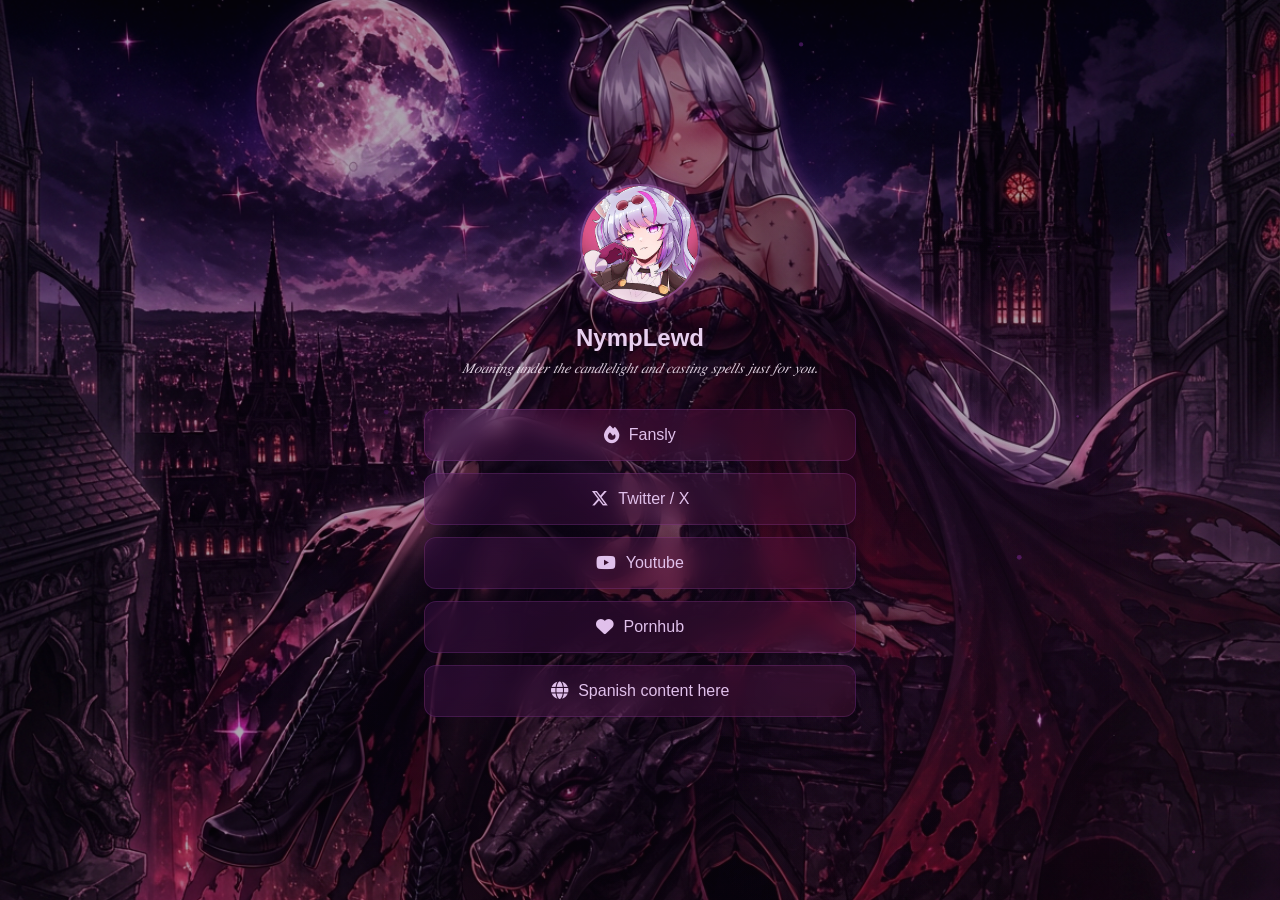
==== index.html @ 35163ec8 "Add files via upload" ====
<!DOCTYPE html>
<html lang="es">
<head>
    <meta charset="UTF-8">
    <meta name="viewport" content="width=device-width, initial-scale=1.0">
    <title>Mis Links</title>
    <link rel="stylesheet" href="style.css">
    <link rel="stylesheet" href="https://cdnjs.cloudflare.com/ajax/libs/font-awesome/6.5.1/css/all.min.css">
</head>
<body>
    <div id="bg-image"></div>
    <canvas id="bg-canvas"></canvas>
    
    <div class="container">
        <div class="profile">
            <img src="ag5ytI7J_400x400.jpg" alt="Avatar" class="avatar">
            <h1>NympLewd</h1>
            <p class="bio">𝑀𝑜𝑎𝑛𝑖𝑛𝑔 𝑢𝑛𝑑𝑒𝑟 𝑡ℎ𝑒 𝑐𝑎𝑛𝑑𝑙𝑒𝑙𝑖𝑔ℎ𝑡 𝑎𝑛𝑑 𝑐𝑎𝑠𝑡𝑖𝑛𝑔 𝑠𝑝𝑒𝑙𝑙𝑠 𝑗𝑢𝑠𝑡 𝑓𝑜𝑟 𝑦𝑜𝑢.</p>
        </div>

        <div class="links">
            <a href="https://github.com/tu-usuario" class="link-btn" target="_blank" rel="noopener">
                <i class="fa-solid fa-fire"></i> Fansly
            </a>
            <a href="https://twitter.com/tu-usuario" class="link-btn" target="_blank" rel="noopener">
                <i class="fa-brands fa-x-twitter"></i> Twitter / X
            </a>
            <a href="https://linkedin.com/in/tu-usuario" class="link-btn" target="_blank" rel="noopener">
                <i class="fa-brands fa-youtube"></i> Youtube
            </a>
            <a href="https://tu-portfolio.com" class="link-btn" target="_blank" rel="noopener">
                <i class="fa-solid fa-heart"></i> Pornhub
            </a>
            <a href="https://youtube.com/@tu-canal" class="link-btn" target="_blank" rel="noopener">
                <i class="fa-solid fa-globe"></i> Spanish content here
            </a>
        </div>
    </div>

    <script src="background.js"></script>
    <script src="magic-cursor.js"></script>
</body>
</html>
---- style.css ----
* {
    margin: 0;
    padding: 0;
    box-sizing: border-box;
}

body {
    font-family: 'Segoe UI', Tahoma, Geneva, Verdana, sans-serif;
    min-height: 100vh;
    display: flex;
    align-items: center;
    justify-content: center;
    overflow-x: hidden;
    background: #0d0712;
    color: #fff;
    cursor: none;
}

a, button {
    cursor: none;
}

#bg-image {
    position: fixed;
    top: 0;
    left: 0;
    width: 100%;
    height: 100%;
    z-index: 0;
    background: url('Escena Mundo (4_3).png') center center / cover no-repeat;
}

#bg-canvas {
    position: fixed;
    top: 0;
    left: 0;
    width: 100%;
    height: 100%;
    z-index: 1;
}

.container {
    position: relative;
    z-index: 2;
    width: 100%;
    max-width: 480px;
    padding: 2rem 1.5rem;
    text-align: center;
}

.profile {
    margin-bottom: 2rem;
}

.avatar {
    width: 120px;
    height: 120px;
    border-radius: 50%;
    object-fit: cover;
    border: 2px solid rgba(180, 100, 200, 0.5);
    box-shadow: 0 0 25px rgba(150, 50, 180, 0.3), 0 0 50px rgba(100, 20, 120, 0.15);
    margin-bottom: 1rem;
}

.profile h1 {
    font-size: 1.5rem;
    font-weight: 600;
    margin-bottom: 0.5rem;
    color: #e8d0f0;
}

.bio {
    font-size: 0.9rem;
    color: rgba(255, 240, 255, 0.85);
    font-style: italic;
}

.links {
    display: flex;
    flex-direction: column;
    gap: 0.75rem;
}

.link-btn {
    display: flex;
    align-items: center;
    justify-content: center;
    gap: 0.6rem;
    padding: 1rem 1.5rem;
    background: linear-gradient(135deg, rgba(80, 20, 100, 0.3), rgba(150, 40, 100, 0.2));
    border: 1px solid rgba(180, 80, 200, 0.2);
    border-radius: 12px;
    color: #e0c0eb;
    text-decoration: none;
    font-size: 1rem;
    font-weight: 500;
    transition: all 0.4s ease;
    backdrop-filter: blur(10px);
    position: relative;
    overflow: hidden;
}

.link-btn::before {
    content: '';
    position: absolute;
    top: -50%;
    left: -50%;
    width: 200%;
    height: 200%;
    background: conic-gradient(
        from 0deg,
        transparent,
        rgba(189, 147, 249, 0.1),
        transparent,
        rgba(255, 121, 198, 0.1),
        transparent
    );
    animation: spin 4s linear infinite;
    opacity: 0;
    transition: opacity 0.4s ease;
}

.link-btn:hover::before {
    opacity: 1;
}

.link-btn::after {
    content: '✦';
    position: absolute;
    right: 1.2rem;
    top: 50%;
    transform: translateY(-50%) scale(0);
    font-size: 0.9rem;
    opacity: 0;
    transition: all 0.3s ease;
    color: #c77dff;
    text-shadow: 0 0 8px #c77dff;
}

.link-btn:hover::after {
    transform: translateY(-50%) scale(1);
    opacity: 1;
}

.link-btn:hover {
    background: linear-gradient(135deg, rgba(120, 40, 150, 0.4), rgba(200, 60, 130, 0.3));
    border-color: rgba(200, 100, 220, 0.5);
    transform: translateY(-2px);
    box-shadow: 
        0 6px 30px rgba(150, 50, 180, 0.25),
        0 0 15px rgba(200, 80, 150, 0.1),
        inset 0 0 20px rgba(189, 147, 249, 0.05);
    color: #f4e0ff;
    text-shadow: 0 0 10px rgba(189, 147, 249, 0.4);
}

.link-btn i {
    font-size: 1.1rem;
    transition: transform 0.3s ease, text-shadow 0.3s ease;
}

.link-btn:hover i {
    transform: scale(1.2);
    text-shadow: 0 0 12px rgba(200, 150, 255, 0.6);
}

@keyframes spin {
    to { transform: rotate(360deg); }
}

.link-btn:active {
    transform: translateY(0);
}

@media (max-width: 520px) {
    .container {
        padding: 1.5rem 1rem;
    }
    
    .profile h1 {
        font-size: 1.3rem;
    }
}
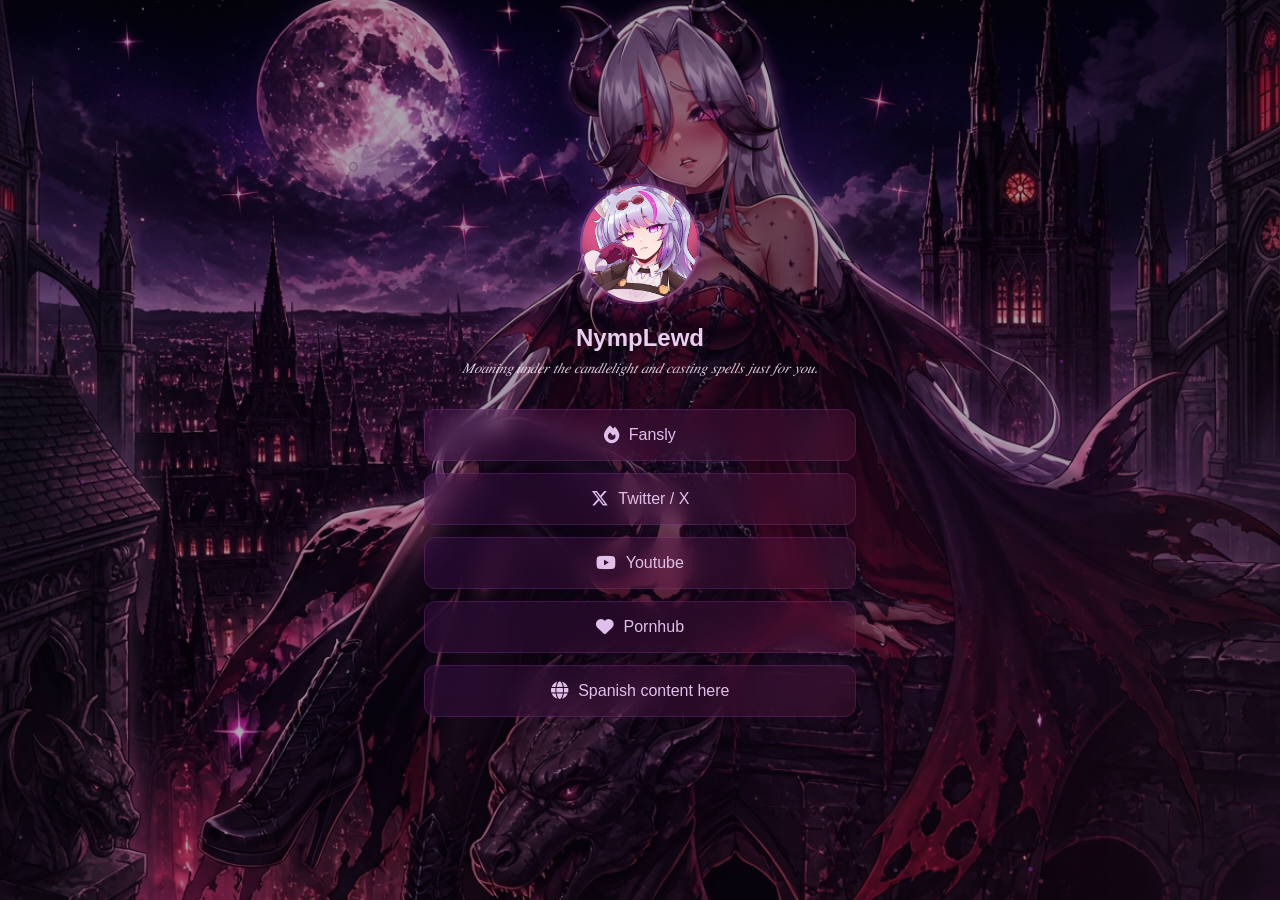
==== commit 8771fb4a: "Update index.html" ====
--- a/index.html
+++ b/index.html
@@ -19,10 +19,10 @@
         </div>
 
         <div class="links">
-            <a href="https://github.com/tu-usuario" class="link-btn" target="_blank" rel="noopener">
+            <a href="https://fansly.com/NymphLewd/posts" class="link-btn" target="_blank" rel="noopener">
                 <i class="fa-solid fa-fire"></i> Fansly
             </a>
-            <a href="https://twitter.com/tu-usuario" class="link-btn" target="_blank" rel="noopener">
+            <a href="https://x.com/NymphLewd" class="link-btn" target="_blank" rel="noopener">
                 <i class="fa-brands fa-x-twitter"></i> Twitter / X
             </a>
             <a href="https://linkedin.com/in/tu-usuario" class="link-btn" target="_blank" rel="noopener">
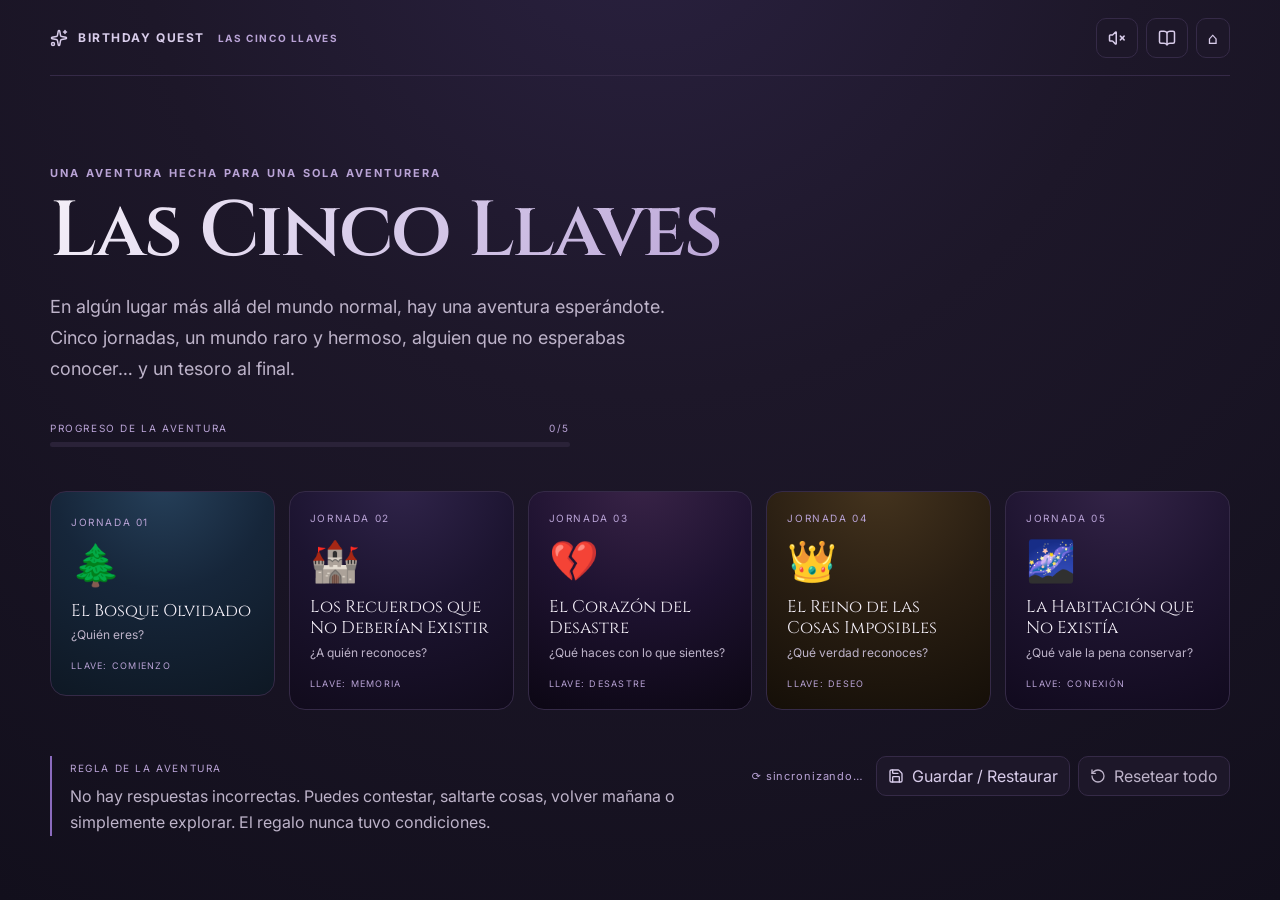
==== commit 3df5ff07: "Add files via upload" ====
--- a/index.html
+++ b/index.html
@@ -1,43 +1,14 @@
-<!DOCTYPE html>
-<html lang="es">
-<head>
-    <meta charset="UTF-8">
-    <meta name="viewport" content="width=device-width, initial-scale=1.0">
-    <title>Mis Links</title>
-    <link rel="stylesheet" href="style.css">
-    <link rel="stylesheet" href="https://cdnjs.cloudflare.com/ajax/libs/font-awesome/6.5.1/css/all.min.css">
-</head>
-<body>
-    <div id="bg-image"></div>
-    <canvas id="bg-canvas"></canvas>
-    
-    <div class="container">
-        <div class="profile">
-            <img src="ag5ytI7J_400x400.jpg" alt="Avatar" class="avatar">
-            <h1>NympLewd</h1>
-            <p class="bio">𝑀𝑜𝑎𝑛𝑖𝑛𝑔 𝑢𝑛𝑑𝑒𝑟 𝑡ℎ𝑒 𝑐𝑎𝑛𝑑𝑙𝑒𝑙𝑖𝑔ℎ𝑡 𝑎𝑛𝑑 𝑐𝑎𝑠𝑡𝑖𝑛𝑔 𝑠𝑝𝑒𝑙𝑙𝑠 𝑗𝑢𝑠𝑡 𝑓𝑜𝑟 𝑦𝑜𝑢.</p>
-        </div>
-
-        <div class="links">
-            <a href="https://fansly.com/NymphLewd/posts" class="link-btn" target="_blank" rel="noopener">
-                <i class="fa-solid fa-fire"></i> Fansly
-            </a>
-            <a href="https://x.com/NymphLewd" class="link-btn" target="_blank" rel="noopener">
-                <i class="fa-brands fa-x-twitter"></i> Twitter / X
-            </a>
-            <a href="https://linkedin.com/in/tu-usuario" class="link-btn" target="_blank" rel="noopener">
-                <i class="fa-brands fa-youtube"></i> Youtube
-            </a>
-            <a href="https://tu-portfolio.com" class="link-btn" target="_blank" rel="noopener">
-                <i class="fa-solid fa-heart"></i> Pornhub
-            </a>
-            <a href="https://youtube.com/@tu-canal" class="link-btn" target="_blank" rel="noopener">
-                <i class="fa-solid fa-globe"></i> Spanish content here
-            </a>
-        </div>
-    </div>
-
-    <script src="background.js"></script>
-    <script src="magic-cursor.js"></script>
-</body>
+<!doctype html>
+<html lang="en">
+  <head>
+    <meta charset="UTF-8" />
+    <meta name="viewport" content="width=device-width, initial-scale=1.0" />
+    <meta name="theme-color" content="#090b12" />
+    <title>Birthday Quest — The Seven Keys</title>
+    <script type="module" crossorigin src="./assets/index-DF-GIQrS.js"></script>
+    <link rel="stylesheet" crossorigin href="./assets/index-C--IbqFR.css">
+  </head>
+  <body>
+    <div id="root"></div>
+  </body>
 </html>
--- a/assets/index-C--IbqFR.css
+++ b/assets/index-C--IbqFR.css
@@ -0,0 +1 @@
+@import "https://fonts.googleapis.com/css2?family=Cinzel:wght@500;600;700&family=Inter:wght@400;500;600;700&display=swap";:root{color:#f4eff8;font-synthesis:none;--bg-0:#171321;--bg-1:#1d1729;--purple:#8b6bbe;--purple-soft:#b9a3d6;--lavender:#d8ccea;--pink:#e8c7e8;--gold:#e7c878;--text:#f4eff8;--text-dim:#bdb3c9;--line:#352a47;--line-soft:#2a2238;background:#171321;font-family:Inter,system-ui,sans-serif}*{box-sizing:border-box}body{background:radial-gradient(circle at 50% -12%,#2a2140 0,#1d1729 42%,#120f1c 100%);min-width:320px;min-height:100vh;margin:0;transition:background 1.1s}body[data-amb=bg-forest]{background:radial-gradient(circle at 50% -12%,#1c3348 0,#122032 44%,#0b1420 100%)}body[data-amb=bg-castle]{background:radial-gradient(circle at 50% -12%,#2a1f42 0,#1a1328 44%,#0f0a1a 100%)}body[data-amb=bg-night]{background:radial-gradient(circle at 50% -12%,#33203f 0,#1c1230 46%,#0a0612 100%)}body[data-amb=bg-kingdom]{background:radial-gradient(circle at 50% -12%,#3a2c18 0,#241a0f 46%,#130d06 100%)}body[data-amb=bg-room]{background:radial-gradient(circle at 50% -12%,#2c1f42 0,#1a1230 46%,#0e0820 100%)}button,input,textarea{font:inherit}button{color:inherit}.app-shell{width:min(1180px,100% - 32px);margin:0 auto;padding-bottom:64px}.topbar{border-bottom:1px solid var(--line);justify-content:space-between;align-items:center;height:76px;display:flex}.brand{cursor:pointer;letter-spacing:.13em;color:var(--lavender);align-items:center;gap:10px;font-size:12px;font-weight:700;display:flex}.brand small{color:var(--purple-soft);letter-spacing:.16em;margin-left:3px}.topbar nav{gap:8px;display:flex}.icon-button,.secondary{border:1px solid var(--line);background:var(--bg-1);cursor:pointer;color:var(--lavender);border-radius:10px;align-items:center;gap:8px;padding:9px 11px;display:inline-flex}.icon-button:hover,.secondary:hover{border-color:var(--purple);background:#271f38}.hero{max-width:720px;padding:90px 0 44px}.eyebrow{color:var(--purple-soft);letter-spacing:.2em;text-transform:uppercase;font-size:11px;font-weight:700}h1,h2,h3{color:var(--text);font-family:Cinzel,Georgia,serif;font-weight:600}h1{letter-spacing:-.03em;background:linear-gradient(120deg,#f4eff8,#d8ccea 45%,#b9a3d6);-webkit-text-fill-color:transparent;-webkit-background-clip:text;background-clip:text;margin:14px 0 22px;font-size:clamp(42px,8vw,78px);line-height:.98}h2{margin:8px 0 0;font-size:clamp(30px,5vw,48px)}h3{margin:10px 0;font-size:34px}.hero-copy{color:var(--text-dim);max-width:640px;font-size:18px;line-height:1.7}.progress-wrap{max-width:520px;margin-top:38px}.progress-label{letter-spacing:.16em;color:var(--purple-soft);justify-content:space-between;margin-bottom:8px;font-size:10px;display:flex}.progress{background:var(--line-soft);border-radius:99px;height:5px;overflow:hidden}.progress span{background:linear-gradient(90deg,var(--purple),var(--pink));height:100%;transition:width .4s;display:block}.map-grid{grid-template-columns:repeat(4,1fr);gap:14px;display:grid}.day-card{text-align:left;border:1px solid var(--line);cursor:pointer;background:linear-gradient(145deg,#211a30,#1a1526);border-radius:16px;min-height:205px;padding:20px;transition:transform .2s,border-color .2s,background .2s}.day-card:hover:not(:disabled){border-color:var(--purple);background:#271f38;transform:translateY(-4px)}.day-card.locked{opacity:.48;cursor:not-allowed}.day-card.complete{border-color:var(--purple);box-shadow:inset 0 0 0 1px #8b6bbe59}.day-number{color:var(--purple-soft);letter-spacing:.16em;font-size:10px}.day-icon{height:72px;color:var(--purple-soft);align-items:center;font-size:40px;display:flex}.day-title{color:var(--text);font-family:Cinzel,Georgia,serif;font-size:17px;line-height:1.25}.day-subtitle{color:var(--text-dim);margin-top:6px;font-size:12px}.day-key{color:var(--purple-soft);letter-spacing:.14em;margin-top:18px;font-size:9px}.day-cell{flex-direction:column;gap:6px;display:flex}.day-cell .day-card{width:100%}.day-reset{color:var(--pink);cursor:pointer;background:#2b1a2b;border:1px solid #5a3c5a;border-radius:9px;justify-content:center;align-items:center;gap:6px;padding:7px 10px;font-size:11px;display:inline-flex}.day-reset:hover{border-color:var(--pink);background:#3a2440}.sync-dot{color:var(--purple-soft);letter-spacing:.08em;align-self:center;margin-right:4px;font-size:11px}.home-footer{grid-template-columns:1fr auto;align-items:start;gap:22px;margin-top:46px;display:grid}.rule{border-left:2px solid var(--purple);max-width:650px;padding-left:18px}.rule span{color:var(--purple-soft);letter-spacing:.16em;font-size:10px}.rule p{color:var(--text-dim);margin:7px 0 0;line-height:1.65}.save-tools{gap:8px;display:flex}.danger{color:var(--text-dim)}.save-panel{border:1px solid var(--line);background:var(--bg-1);border-radius:12px;grid-column:1/-1;max-width:760px;padding:18px}.save-panel p{color:var(--text-dim);font-size:13px;line-height:1.6}.save-panel textarea{width:100%;min-height:90px;color:var(--lavender);border:1px solid var(--line);resize:vertical;background:#120f1c;border-radius:9px;margin:12px 0;padding:10px}.primary{background:linear-gradient(100deg,var(--purple),#a984d6);color:#140f1e;cursor:pointer;border:0;border-radius:10px;justify-content:center;align-items:center;gap:8px;padding:11px 15px;font-weight:700;display:inline-flex}.primary:hover{background:linear-gradient(100deg,#9c7ccb,#c0a3e6)}.quest,.book{max-width:900px;margin:38px auto 0}.back{color:var(--purple-soft);cursor:pointer;background:0 0;border:0;align-items:center;gap:5px;padding:0;display:flex}.quest-head{justify-content:space-between;align-items:end;margin:32px 0 20px;display:flex}.quest-progress{color:var(--purple-soft);font-size:12px}.quest-card{border:1px solid var(--line);background:radial-gradient(circle at 50% 0,#271f3a,#17121f 60%);border-radius:20px;min-height:500px;padding:clamp(24px,5vw,54px);position:relative;overflow:hidden}.quest-card:before{content:"";pointer-events:none;background:linear-gradient(135deg,#0000 0 45%,#d8ccea06 50%,#0000 55%);position:absolute;inset:0}.cinematic,.complete-screen,.dice-screen{text-align:center;flex-direction:column;justify-content:center;align-items:center;max-width:650px;min-height:390px;margin:auto;display:flex}.cinematic p{color:var(--lavender);margin:4px 0;font-family:Cinzel,Georgia,serif;font-size:19px;line-height:1.65}.cinematic strong{color:#fff}.cinematic .whisper{color:var(--purple-soft);opacity:.85;font-style:italic}.big-emoji{filter:drop-shadow(0 0 18px #8b6bbe80);margin-bottom:24px;font-size:58px}.system-message{color:var(--purple-soft);border:1px solid var(--line);letter-spacing:.18em;border-radius:8px;margin-top:28px;padding:8px 12px;font-size:10px}.system-message.unknown{color:var(--pink);border-color:#5a3c5a}.field{max-width:680px;margin:50px auto 90px}.field label,.question{color:var(--text);margin-bottom:16px;font-family:Cinzel,Georgia,serif;font-size:23px;line-height:1.45;display:block}.field input,.field textarea{border:1px solid var(--line);width:100%;color:var(--text);background:#120f1c;border-radius:10px;outline:none;padding:15px}.field input:focus,.field textarea:focus{border-color:var(--purple)}.field small{color:var(--text-dim);margin-top:9px;line-height:1.5;display:block}.choice-grid{grid-template-columns:repeat(2,1fr);gap:12px;margin:36px 0 90px;display:grid}.weapon-grid .choice:last-child:nth-child(odd){grid-column:1/-1;justify-self:center;width:calc(50% - 6px)}.choice{text-align:left;border:1px solid var(--line);cursor:pointer;background:#1a1526;border-radius:12px;min-height:110px;padding:18px;transition:border-color .18s,background .18s}.choice:hover,.choice.selected{border-color:var(--purple);background:#271f38}.choice.glow{border-color:var(--gold);animation:2s ease-in-out infinite tachiGlow}.choice.glow:hover,.choice.glow.selected{border-color:var(--gold)}@keyframes tachiGlow{0%,to{box-shadow:0 0 0 1px #e7c87840,0 0 14px #e7c8781f}50%{box-shadow:0 0 0 1px #e7c878b3,0 0 28px #e7c87859}}.choice strong{color:var(--text);margin-bottom:8px;font-size:15px;display:block}.choice span{color:var(--text-dim);font-size:13px;line-height:1.5}.artifact-grid{grid-template-columns:repeat(2,1fr);gap:12px;margin:28px 0 50px;display:grid}.artifact-grid .artifact:last-child:nth-child(odd){grid-column:1/-1;justify-self:center;width:calc(50% - 6px)}.artifact{border:1px solid var(--line);text-align:left;cursor:pointer;background:#1a1526;border-radius:12px;min-height:88px;padding:16px;transition:border-color .18s}.artifact:hover,.artifact.inspected{border-color:var(--purple-soft)}.artifact.selected{border-color:var(--purple);box-shadow:inset 0 0 0 1px var(--purple)}.artifact span{color:var(--text);font-weight:600;display:block}.artifact small{color:var(--text-dim);margin-top:8px;line-height:1.45;display:block}.dice{border:1px solid var(--purple);cursor:pointer;width:100px;height:100px;color:var(--lavender);background:#271f3a;border-radius:18px;margin:24px 0;font-size:27px;font-weight:700}.dice:hover{background:#312648}.roll-result{border:1px solid var(--line);background:#17121f;border-radius:10px;max-width:540px;padding:14px 18px}.roll-result span{color:var(--purple-soft);letter-spacing:.16em;font-size:9px}.roll-result p{color:var(--lavender);line-height:1.5}.next{position:absolute;bottom:30px;right:54px}.error{color:var(--pink);background:#2b1a2b;border:1px solid #5a3c5a;border-radius:8px;margin-top:12px;padding:10px 12px;font-size:13px}.summary-box,.character-sheet{border:1px solid var(--line);text-align:left;background:#17121f;border-radius:12px;width:100%;padding:18px}.summary-box span{color:var(--purple-soft);letter-spacing:.15em;font-size:9px}.summary-box p{color:var(--lavender);margin:5px 0 16px;line-height:1.5}.save-copy{color:var(--text-dim);margin:20px 0}.sheet-title{color:var(--purple-soft);letter-spacing:.16em;margin-bottom:8px;font-size:10px}.sheet-row{border-bottom:1px solid var(--line-soft);grid-template-columns:140px 1fr;gap:14px;padding:14px 0;display:grid}.sheet-row:last-child{border-bottom:0}.sheet-row span{color:var(--purple-soft);letter-spacing:.12em;font-size:10px}.sheet-row strong{color:var(--lavender);font-weight:500;line-height:1.5}.book-note{color:var(--text-dim);margin-top:18px;line-height:1.6}.page-enter{animation:.45s both enter}@keyframes enter{0%{opacity:0;transform:translateY(8px)}to{opacity:1;transform:none}}.scene{text-align:center;flex-direction:column;justify-content:center;align-items:center;max-width:660px;min-height:420px;margin:auto;display:flex}.scene .line{color:var(--lavender);opacity:0;margin:6px 0;font-family:Cinzel,Georgia,serif;font-size:19px;line-height:1.7;animation:.6s forwards lineIn}.scene .line.dim{color:var(--text-dim);font-size:16px}.scene .line.whisper{color:var(--purple-soft);font-style:italic}.scene .line.unknown{color:var(--pink)}.scene strong{color:#fff}@keyframes lineIn{0%{opacity:0;transform:translateY(6px)}to{opacity:1;transform:none}}.scene-actions{flex-wrap:wrap;justify-content:center;gap:10px;margin-top:34px;display:flex}.scene-action{border:1px solid var(--line);color:var(--lavender);cursor:pointer;letter-spacing:.04em;background:#1a1526;border-radius:10px;padding:12px 18px;font-weight:600;transition:border-color .18s,background .18s,transform .12s}.scene-action:hover{border-color:var(--purple);background:#271f38;transform:translateY(-2px)}.scene-reaction{color:var(--pink);min-height:24px;margin-top:26px;font-family:Cinzel,Georgia,serif;font-size:17px;line-height:1.6;animation:.5s forwards lineIn}.scene-continue{margin-top:30px}.nudge{color:var(--gold);opacity:.9;margin-top:6px;font-size:13px;font-style:italic;display:inline-block}.p2-spec{border:1px solid var(--line);letter-spacing:.04em;color:var(--purple-soft);background:#17121f;border-radius:10px;max-width:560px;margin:10px auto;padding:12px 16px;font-size:13px}.p2-black{background:#0a0810;border-radius:14px;padding:48px 20px;animation:1.2s both toBlack}@keyframes toBlack{0%{background:#17121f}to{background:#0a0810}}.p2-connected{color:var(--gold);letter-spacing:.12em;font-size:20px;animation:1.6s ease-in-out infinite p2blink}@keyframes p2blink{0%,to{opacity:.55;text-shadow:0 0 8px #e7c8784d}50%{opacity:1;text-shadow:0 0 22px #e7c878b3}}.room-grid{grid-template-columns:repeat(3,1fr);gap:12px;width:100%;margin:26px 0 30px;display:grid}.room-card{text-align:center;border:1px solid var(--line);cursor:pointer;background:#1a1526;border-radius:14px;padding:20px 14px;transition:border-color .18s,background .18s,transform .12s}.room-card:hover{border-color:var(--purple);background:#271f38;transform:translateY(-3px)}.room-card.visited{border-color:var(--purple-soft)}.room-card.selected{border-color:var(--gold);box-shadow:inset 0 0 0 1px var(--gold)}.room-icon{margin-bottom:10px;font-size:34px}.room-card strong{color:var(--text);font-family:Cinzel,Georgia,serif;font-size:14px;display:block}.room-card span{color:var(--purple-soft);letter-spacing:.08em;margin-top:8px;font-size:10px;display:block}.gallery-grid{grid-template-columns:repeat(3,1fr);gap:12px;width:100%;margin:22px 0 30px;display:grid}.frame{border:1px solid var(--line);text-align:left;background:#17121f;border-radius:12px;padding:16px}.frame.empty{opacity:.55;border-style:dashed}.frame.not-found{border-color:var(--pink)}.frame-icon{margin-bottom:8px;font-size:28px}.frame strong{color:var(--lavender);letter-spacing:.06em;font-size:12px;display:block}.frame small{color:var(--text-dim);margin-top:7px;font-size:12px;line-height:1.45;display:block}.d2-text{border:1px solid var(--line);width:100%;max-width:620px;color:var(--text);resize:vertical;background:#120f1c;border-radius:10px;outline:none;padding:14px}.d2-text:focus{border-color:var(--purple)}@media (width<=600px){.room-grid,.gallery-grid{grid-template-columns:1fr 1fr}}.coin-badge{border:1px solid var(--gold);color:var(--gold);letter-spacing:.04em;background:#2a2416;border-radius:99px;padding:5px 12px;font-size:13px;font-weight:700}.shop-grid{grid-template-columns:repeat(3,1fr);gap:10px;width:100%;margin:22px 0 14px;display:grid}.shop-item{border:1px solid var(--line);cursor:pointer;text-align:center;background:#1a1526;border-radius:12px;padding:16px 10px;transition:border-color .18s,background .18s,transform .12s}.shop-item:hover{border-color:var(--purple);background:#271f38;transform:translateY(-2px)}.shop-item.picked{border-color:var(--gold);box-shadow:inset 0 0 0 1px var(--gold)}.shop-item.locked{opacity:.7;border-style:dashed}.shop-icon{margin-bottom:8px;font-size:28px;display:block}.shop-item strong{color:var(--text);font-size:13px;display:block}.shop-item em{color:var(--gold);margin-top:6px;font-size:11px;font-style:normal;display:block}@media (width<=600px){.shop-grid{grid-template-columns:1fr 1fr}}.boss-bar{border:1px solid var(--line);text-align:left;background:#17121f;border-radius:12px;width:100%;max-width:620px;margin:14px auto 0;padding:14px 16px}.boss-bar-top{letter-spacing:.1em;color:var(--lavender);justify-content:space-between;margin-bottom:8px;font-family:Cinzel,Georgia,serif;font-size:12px;display:flex}.boss-hp{border:1px solid var(--line);background:#2a2238;border-radius:99px;height:14px;overflow:hidden}.boss-hp span{background:linear-gradient(90deg,#c85a6e,#e8c7e8);height:100%;transition:width .5s;display:block}.boss-stats{letter-spacing:.08em;color:var(--purple-soft);flex-wrap:wrap;gap:10px;margin-top:10px;font-size:10px;display:flex}.boss-clues{flex-wrap:wrap;gap:8px;margin-top:12px;display:flex}.boss-clues .clue{border:1px solid var(--gold);color:var(--gold);border-radius:99px;padding:3px 10px;font-size:12px}.decree{border:1px solid var(--gold);text-align:left;background:#2a2416;border-radius:12px;max-width:560px;margin:16px auto;padding:14px 16px}.decree strong{color:var(--gold);letter-spacing:.1em;margin-bottom:6px;font-size:12px;display:block}.decree p{color:var(--lavender);margin:0 0 8px;line-height:1.5}.decree small{color:var(--purple-soft)}.kingdom-card{border:1px solid var(--line);text-align:left;background:#17121f;border-radius:14px;width:100%;max-width:620px;margin:16px auto 0;padding:22px}.k-row{border-bottom:1px solid var(--line-soft);grid-template-columns:170px 1fr;gap:14px;padding:11px 0;display:grid}.k-row:last-child{border-bottom:0}.k-row span{color:var(--purple-soft);letter-spacing:.06em;font-size:11px}.k-row strong{color:var(--lavender);font-weight:500;line-height:1.5}@media (width<=600px){.k-row{grid-template-columns:1fr;gap:3px}}.connections-card{border:1px solid var(--purple);text-align:left;background:#17121f;border-radius:14px;width:100%;max-width:460px;margin:16px auto;padding:20px 22px}.conn-title{color:var(--pink);letter-spacing:.2em;text-align:center;margin-bottom:14px;font-family:Cinzel,Georgia,serif;font-size:12px}.conn-row{border-bottom:1px solid var(--line-soft);justify-content:space-between;padding:8px 0;display:flex}.conn-row:last-child{border-bottom:0}.conn-row span{color:var(--purple-soft);font-size:12px}.conn-row strong{color:var(--lavender);font-weight:500}.recap{border:1px solid var(--line);background:#17121f;border-radius:12px;width:100%;max-width:560px;margin:14px auto;overflow:hidden}.recap-row{border-bottom:1px solid var(--line-soft);text-align:left;grid-template-columns:70px 1fr;gap:12px;padding:11px 16px;display:grid}.recap-row:last-child{border-bottom:0}.recap-row span{color:var(--purple-soft);letter-spacing:.1em;align-self:center;font-size:10px}.recap-row strong{color:var(--lavender);font-size:14px;font-weight:500}.letter{border:1px solid var(--purple);text-align:left;background:#1a1526;border-radius:14px;max-width:620px;margin:14px auto;padding:28px 30px}.letter-line{color:var(--lavender);margin:0 0 14px;font-size:16px;line-height:1.75;animation:.5s both lineIn}.letter-line.sign{color:var(--pink);text-align:right;font-family:Cinzel,Georgia,serif}.treasure-box{border:1px solid var(--gold);background:radial-gradient(circle at 50% 0,#3a3016,#1f1a0e 70%);border-radius:16px;max-width:460px;margin:18px auto;padding:28px;box-shadow:0 0 40px #e7c87840}.treasure-amount{color:var(--gold);text-shadow:0 0 24px #e7c87880;margin:12px 0;font-family:Cinzel,Georgia,serif;font-size:clamp(34px,8vw,54px);animation:2.4s ease-in-out infinite p2blink}.gift-box{border:1px solid var(--pink);background:radial-gradient(circle at 50% 0,#3a2238,#1e1420 70%);border-radius:16px;max-width:520px;margin:22px auto 6px;padding:24px;animation:.9s cubic-bezier(.34,1.4,.64,1) both giftIn;box-shadow:0 0 40px #e8c7e838}.gift-title{color:var(--pink);margin:8px 0 10px}.gift-link{min-height:44px;margin-top:10px;padding:12px 20px;text-decoration:none}@keyframes giftIn{0%{opacity:0;transform:translateY(14px)scale(.96)}}@media (prefers-reduced-motion:reduce){.gift-box{animation:none}}.map-grid-5{grid-template-columns:repeat(5,1fr)}@media (width<=900px){.map-grid-5{grid-template-columns:repeat(2,1fr)}}@media (width<=600px){.map-grid-5{grid-template-columns:1fr}}.ambient{isolation:isolate;position:relative;overflow:hidden}.quest-card.ambient{transition:background 1s;animation:.8s both ambIn}@keyframes ambIn{0%{opacity:0;filter:blur(6px);transform:scale(.985)}to{opacity:1;filter:none;transform:none}}.bg-forest{background:radial-gradient(circle at 50% -5%,#26405a,#16263a 45%,#0e1824 100%)!important}.bg-castle{background:radial-gradient(circle at 50% -5%,#30244a,#1c1430 48%,#110b1c 100%)!important}.bg-night{background:radial-gradient(circle at 50% -8%,#3a2448,#1e1230 50%,#0c0714 100%)!important}.bg-kingdom{background:radial-gradient(circle at 50% -5%,#45341e,#291e12 50%,#150f08 100%)!important}.bg-room{background:radial-gradient(circle at 50% -5%,#342448,#1e1430 50%,#110a1e 100%)!important}.ambient:after{content:"";pointer-events:none;z-index:0;position:absolute;inset:0;box-shadow:inset 0 0 120px 30px #00000073}.ambient>*{z-index:2;position:relative}.ambient:before{content:"";z-index:1;pointer-events:none;opacity:.5;mix-blend-mode:screen;background-repeat:repeat;position:absolute;inset:-40%}.bg-forest:before{background-image:radial-gradient(2px 2px at 20% 30%,#8cd2beb3,#0000),radial-gradient(2px 2px at 70% 60%,#aadcff80,#0000),radial-gradient(1px 1px at 40% 80%,#c8ffdc99,#0000),radial-gradient(1px 1px at 85% 25%,#8cd2be80,#0000);background-size:300px 300px,250px 250px,200px 200px,180px 180px;animation:26s linear infinite drift}.bg-castle:before{background-image:radial-gradient(2px 2px at 30% 10%,#d8ccea80,#0000),radial-gradient(1px 1px at 60% 40%,#e7c87866,#0000),radial-gradient(2px 2px at 80% 70%,#b9a3d680,#0000);background-size:260px 260px,200px 200px,300px 300px;animation:32s linear infinite fall}.bg-night:before{background-image:radial-gradient(2px 2px at 25% 35%,#e8c7e8cc,#0000),radial-gradient(2px 2px at 65% 55%,#b9a3d699,#0000),radial-gradient(1px 1px at 45% 75%,#ffdcf0b3,#0000),radial-gradient(2px 2px at 88% 20%,#e8c7e880,#0000);background-size:220px 220px,280px 280px,180px 180px,240px 240px;animation:20s ease-in-out infinite alternate drift}.bg-kingdom:before{background-image:radial-gradient(2px 2px at 20% 80%,#e7c878b3,#0000),radial-gradient(1px 1px at 55% 60%,#ffe6aa80,#0000),radial-gradient(2px 2px at 80% 85%,#e7c87899,#0000);background-size:240px 240px,200px 200px,300px 300px;animation:24s linear infinite rise}.bg-room:before{background-image:radial-gradient(2px 2px at 30% 40%,#d8ccea99,#0000),radial-gradient(1px 1px at 70% 30%,#e8c7e880,#0000),radial-gradient(2px 2px at 50% 80%,#b9a3d699,#0000);background-size:280px 280px,220px 220px,260px 260px;animation:34s linear infinite drift}@keyframes drift{0%{transform:translate(0)}to{transform:translate(-120px,-80px)}}@keyframes fall{0%{transform:translateY(-120px)}to{transform:translateY(120px)}}@keyframes rise{0%{transform:translateY(120px)}to{transform:translateY(-120px)}}.day-card.bg-forest{background:linear-gradient(145deg,#1e2a3e,#161f2e)}.day-card.bg-castle{background:linear-gradient(145deg,#271d38,#1a1526)}.day-card.bg-night{background:linear-gradient(145deg,#201734,#140f1e)}.day-card.bg-kingdom{background:linear-gradient(145deg,#312617,#1e1810)}.day-card.bg-room{background:linear-gradient(145deg,#271c38,#171022)}.dialogue{text-align:left;flex-direction:column;max-width:640px;min-height:300px;margin:10px auto;display:flex}.dline{margin:0 0 16px;animation:.45s both lineIn}.dline .dwho{letter-spacing:.16em;margin-bottom:4px;font-family:Cinzel,Georgia,serif;font-size:11px;display:block}.dline p{margin:0;font-size:16px;line-height:1.7}.dline.who-nymph .dwho{color:var(--pink)}.dline.who-nymph p{color:var(--lavender)}.dline.who-lyven .dwho{color:#8fd0c4}.dline.who-lyven p{color:#dcefeb}.dline.who-sistema .dwho{color:var(--purple-soft)}.dline.who-sistema p{color:var(--purple-soft);font-family:ui-monospace,monospace;font-size:14px}.dline.who-mundo .dwho{color:var(--gold)}.dline.who-mundo p{color:var(--gold);font-family:Cinzel,Georgia,serif;font-style:italic}.dline.who-tachi .dwho{color:#e7c878}.dline.who-narrador p{color:var(--lavender);font-family:Cinzel,Georgia,serif}.dline.dim p{color:var(--text-dim);font-size:15px}.dline.whisper p{color:var(--purple-soft);font-style:italic}.dline.unknown p{color:var(--pink)}.dline.strong p{color:#fff;font-weight:600}.dialogue-choices{flex-direction:column;gap:10px;margin-top:22px;display:flex}.dchoice{text-align:left;border:1px solid var(--line);cursor:pointer;color:var(--lavender);background:#1a1526;border-radius:12px;padding:14px 16px;line-height:1.5;transition:border-color .18s,background .18s,transform .1s}.dchoice:hover{border-color:var(--purple);background:#271f38;transform:translate(3px)}.bond-tags{flex-wrap:wrap;gap:8px;margin-top:4px;display:flex}.bond-tags .tag{border:1px solid var(--purple);color:var(--lavender);border-radius:99px;padding:3px 11px;font-size:12px}.arch-rant{margin:4px 0 0;line-height:1.5}.arch-rant .a{color:var(--purple-soft);font-style:italic;animation:.5s both archFade;display:block}.arch-rant .a1{opacity:.95;font-size:16px}.arch-rant .a2{opacity:.85;font-size:14px}.arch-rant .a3{opacity:.72;font-size:12px}.arch-rant .a4{opacity:.58;font-size:10px}.arch-rant .a5{opacity:.42;font-size:8px}.arch-rant .a6{opacity:.28;font-size:7px}.arch-rant .a7{opacity:.16;letter-spacing:-.02em;font-size:6px}.arch-rant .a8{opacity:.07;font-size:5px}@keyframes archFade{0%{opacity:0;transform:translateY(3px)}}.roll-result.critical{border-color:var(--gold);box-shadow:0 0 24px #e7c87833}.roll-result.critical span{color:var(--gold)}.summary-box .redacted{color:var(--purple-soft);font-style:italic}.keys-track{letter-spacing:.3em;color:var(--purple-soft);margin-top:16px;font-size:20px}.day-unlock{color:var(--purple-soft);letter-spacing:.18em;border-top:1px solid var(--line-soft);margin-top:18px;padding-top:16px;font-size:10px}.inv-toggle{position:relative}.inv-badge{background:var(--purple);color:#140f1e;border-radius:99px;padding:1px 5px;font-size:9px;font-weight:800;position:absolute;top:-6px;right:-6px}.inv-panel{border-left:1px solid var(--line);z-index:40;background:#1a1526;width:min(340px,90vw);height:100vh;padding:24px 22px;animation:.3s slideIn;position:fixed;top:0;right:0;overflow-y:auto;box-shadow:-20px 0 60px #00000080}@keyframes slideIn{0%{transform:translate(100%)}to{transform:none}}.inv-overlay{z-index:35;background:#0a08108c;position:fixed;inset:0}.inv-panel h4{color:var(--lavender);letter-spacing:.1em;margin:0 0 4px;font-family:Cinzel,Georgia,serif}.inv-panel .inv-sub{color:var(--purple-soft);letter-spacing:.12em;margin-bottom:18px;font-size:11px}.inv-item{border:1px solid var(--line);border-radius:10px;margin-bottom:10px;padding:12px 14px}.inv-item strong{color:var(--text);font-size:14px;display:block}.inv-item small{color:var(--text-dim);margin-top:5px;font-size:12px;line-height:1.45;display:block}.inv-empty{color:var(--text-dim);font-size:13px;line-height:1.6}.inv-close{border:1px solid var(--line);color:var(--purple-soft);cursor:pointer;background:0 0;border-radius:8px;margin-top:8px;padding:7px 10px}@media (width<=900px){.map-grid{grid-template-columns:repeat(2,1fr)}.home-footer{grid-template-columns:1fr}.save-tools{flex-wrap:wrap}}@media (width<=600px){.app-shell{width:min(100% - 20px,1180px)}.brand small{display:none}.hero{padding-top:55px}.map-grid,.choice-grid,.artifact-grid{grid-template-columns:1fr}.weapon-grid .choice:last-child:nth-child(odd),.artifact-grid .artifact:last-child:nth-child(odd){grid-column:auto;justify-self:stretch;width:auto}.quest-card{padding:24px 18px 80px}.next{bottom:18px;right:18px}.field{margin-bottom:70px}.sheet-row{grid-template-columns:100px 1fr}}.pfx-transition,.pfx-ambient{width:100vw;height:100vh;image-rendering:pixelated;image-rendering:crisp-edges;pointer-events:none;object-fit:cover;position:fixed;inset:0}.pfx-transition{z-index:100}.pfx-ambient{z-index:0;opacity:.8;mix-blend-mode:screen}.app-shell{z-index:1;position:relative}.quest-card.vn{flex-direction:column;min-height:560px;padding:clamp(18px,4vw,36px);display:flex}.vn-log{scrollbar-width:thin;flex-direction:column;flex:1;gap:12px;max-height:56vh;padding:4px 6px 10px;display:flex;overflow-y:auto;-webkit-mask-image:linear-gradient(#0000 0,#000 40px);mask-image:linear-gradient(#0000 0,#000 40px)}.vn-bubble{max-width:86%;transition:opacity .4s;animation:.35s both lineIn}.vn-bubble.faded{opacity:.45}.vn-bubble p{margin:0;font-size:16px;line-height:1.65}.vn-name{letter-spacing:.18em;border-radius:6px 6px 6px 0;margin-bottom:6px;padding:3px 10px;font-family:Cinzel,Georgia,serif;font-size:10px;display:inline-block}.vn-bubble.who-narrador{text-align:center;align-self:center;max-width:92%}.vn-bubble.who-narrador p{color:var(--lavender);font-family:Cinzel,Georgia,serif;font-size:15px}.vn-bubble.who-lyven{align-self:flex-start}.vn-bubble.who-lyven .vn-name{color:#a8e6d9;background:#1f3b3a}.vn-bubble.who-lyven p{color:#e3f5f1;background:#1f3b3a73;border:1px solid #2f5a56;border-radius:4px 14px 14px;padding:12px 15px}.vn-bubble.who-nymph{text-align:right;align-self:flex-end}.vn-bubble.who-nymph .vn-name{color:var(--pink);background:#4a2a48;border-radius:6px 6px 0}.vn-bubble.who-nymph p{color:#fbeaf8;text-align:left;background:#4a2a4880;border:1px solid #6e3f6b;border-radius:14px 4px 14px 14px;padding:12px 15px}.vn-bubble.who-nymph.action p{color:var(--purple-soft);background:0 0;border-style:dashed;font-style:italic}.vn-bubble.who-sistema{align-self:center}.vn-bubble.who-sistema p{color:var(--purple-soft);border:1px solid var(--line);border-radius:8px;padding:8px 12px;font-family:ui-monospace,monospace;font-size:13px}.vn-bubble.who-mundo{text-align:center;align-self:center}.vn-bubble.who-mundo .vn-name{color:var(--gold);background:0 0}.vn-bubble.who-mundo p{color:var(--gold);font-family:Cinzel,Georgia,serif;font-style:italic}.vn-bubble.dim p{opacity:.85}.vn-bubble.whisper p{font-style:italic}.vn-bubble.strong p{font-weight:600}.vn-caret{vertical-align:-2px;background:currentColor;width:7px;height:1em;margin-left:2px;animation:1s step-end infinite caret;display:inline-block}@keyframes caret{50%{opacity:0}}.vn-controls{border-top:1px solid var(--line-soft);margin-top:12px;padding-top:16px}.vn-next{border:1px solid var(--line);color:var(--lavender);cursor:pointer;background:0 0;border-radius:10px;align-items:center;gap:8px;margin-left:auto;padding:9px 14px;display:flex}.vn-next:hover{border-color:var(--purple);background:#271f38}.vn-hint{font-size:10px;animation:1.2s ease-in-out infinite bob}@keyframes bob{50%{transform:translateY(3px)}}.vn-prompt{color:var(--pink);letter-spacing:.18em;text-transform:uppercase;margin-bottom:2px;font-family:Cinzel,Georgia,serif;font-size:11px}.dialogue-choices .dchoice{align-items:baseline;gap:12px;display:flex}.dchoice-n{color:var(--pink);border:1px solid #6e3f6b;border-radius:6px;flex:none;padding:1px 7px;font-family:Cinzel,Georgia,serif;font-size:12px}.dchoice.is-action{color:var(--purple-soft);font-style:italic}@media (width<=600px){.vn-bubble{max-width:96%}.vn-log{max-height:52vh}}@media (prefers-reduced-motion:reduce){.vn-caret,.vn-hint,.vn-bubble{animation:none}}.ff-game{width:100%}.ff-hud{letter-spacing:.12em;justify-content:space-between;align-items:center;margin-bottom:10px;font-family:Cinzel,Georgia,serif;font-size:12px;display:flex}.ff-score.you{color:var(--pink)}.ff-score.him{color:#a8e6d9}.ff-time{color:var(--gold);font-size:15px}.ff-field{cursor:crosshair;border:1px solid var(--line);background:radial-gradient(at 50% 120%,#1f3326 0,#120c1c 70%);border-radius:14px;height:300px;position:relative;overflow:hidden}.ff-fly{cursor:pointer;background:radial-gradient(circle,#fffbd0 0 18%,#e8dc788c 34%,#0000 68%);border:0;border-radius:50%;width:34px;height:34px;margin:-17px 0 0 -17px;padding:0;animation:linear forwards ffLife,1.5s ease-in-out infinite alternate ffDrift;position:absolute}.ff-fly:focus-visible{outline:2px solid var(--pink);outline-offset:2px}@keyframes ffLife{0%{opacity:0;transform:scale(.4)}18%{opacity:1;transform:scale(1)}75%{opacity:1}to{opacity:0;transform:scale(.7)}}@keyframes ffDrift{to{translate:6px -8px}}.ff-pop{color:var(--gold);pointer-events:none;font-weight:700;animation:.6s ease-out forwards ffPop;position:absolute}@keyframes ffPop{to{opacity:0;transform:translateY(-26px)}}.ff-overlay{color:var(--lavender);background:#120c1c8c;flex-direction:column;justify-content:center;align-items:center;gap:14px;font-family:Cinzel,Georgia,serif;display:flex;position:absolute;inset:0}.ff-overlay p{margin:0}@media (prefers-reduced-motion:reduce){.ff-fly{animation:linear forwards ffLife}}.bt-game{width:100%}.bt-arena{border:1px solid var(--line);background:radial-gradient(at 50% 130%,#2a1f3a 0,#120c1c 70%);border-radius:14px;grid-template-columns:1fr 1fr;gap:14px;padding:18px;display:grid}.bt-side{text-align:center;transition:filter .3s,opacity .6s}.bt-sprite{filter:drop-shadow(0 0 16px #8b6bbe73);font-size:58px;line-height:1.1}.bt-boss .bt-sprite{filter:grayscale(.85)drop-shadow(0 0 18px #78788c80)}.bt-boss.defeated .bt-sprite{filter:none;transition:transform .8s;transform:scale(.6)}.bt-name{letter-spacing:.16em;color:var(--lavender);margin:6px 0 8px;font-family:Cinzel,Georgia,serif;font-size:11px}.bt-bar{border:1px solid var(--line);background:#2a2238;border-radius:99px;height:12px;position:relative;overflow:hidden}.bt-bar span{height:100%;transition:width .45s;display:block}.bt-bar span.boss{background:linear-gradient(90deg,#6b6b80,#a3a3b8)}.bt-bar span.you{background:linear-gradient(90deg,var(--purple),var(--pink))}.bt-bar em{color:#fff;text-shadow:0 1px 2px #000;font-size:9px;font-style:normal;line-height:12px;position:absolute;inset:0}.shake{animation:.38s btShake}@keyframes btShake{20%{transform:translate(-6px)}40%{transform:translate(6px)}60%{transform:translate(-4px)}80%{transform:translate(3px)}}.bt-log{flex-direction:column;justify-content:flex-end;gap:6px;min-height:118px;margin:14px 0;display:flex}.bt-line{margin:0;font-size:14px;line-height:1.5;animation:.3s both lineIn}.bt-line.you{color:var(--lavender)}.bt-line.boss{color:#b7b7c9;font-style:italic}.bt-line.lyven{color:#a8e6d9}.bt-moves{grid-template-columns:repeat(2,1fr);gap:10px;display:grid}.bt-move{text-align:left;border:1px solid var(--line);color:var(--text);cursor:pointer;background:#1a1526;border-radius:12px;padding:12px 14px;transition:border-color .18s,background .18s,transform .1s}.bt-move:hover:not(:disabled){border-color:var(--purple);background:#271f38;transform:translateY(-2px)}.bt-move:disabled{opacity:.5;cursor:wait}.bt-move small{color:var(--purple-soft);margin-top:4px;font-size:11px;display:block}.bt-move.combo{background:#1f3b3a73;border-color:#2f5a56;grid-column:1/-1;animation:2s ease-in-out infinite comboGlow}@keyframes comboGlow{50%{box-shadow:0 0 18px #a8e6d959}}@media (width<=600px){.bt-moves{grid-template-columns:1fr}.bt-sprite{font-size:44px}}@media (prefers-reduced-motion:reduce){.shake,.bt-move.combo{animation:none}}.tachi-photo{flex-direction:column;align-items:center;margin:0 auto 14px;animation:.7s cubic-bezier(.2,1.4,.4,1) both tachiIn;display:flex}.tachi-photo img{object-fit:cover;border:3px solid var(--gold);border-radius:50%;width:150px;height:150px;display:block;box-shadow:0 0 0 6px #e7c87826,0 0 28px #e7c87866}.tachi-photo figcaption{letter-spacing:.14em;color:var(--gold);text-align:center;margin-top:8px;font-family:Cinzel,Georgia,serif;font-size:11px}@keyframes tachiIn{0%{opacity:0;transform:scale(.6)rotate(-6deg)}to{opacity:1;transform:none}}@media (prefers-reduced-motion:reduce){.tachi-photo{animation:none}}
